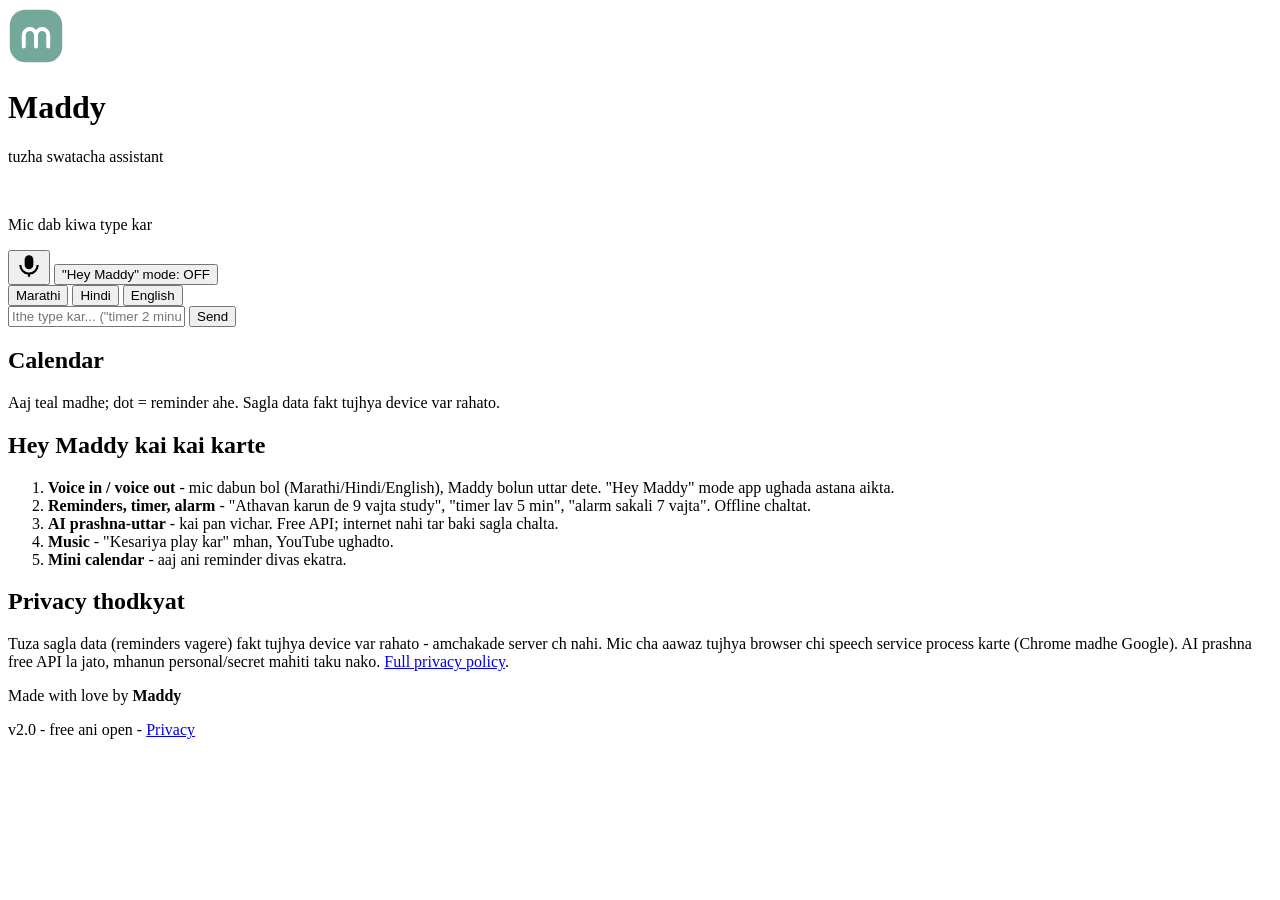
==== index.html @ 9f02e15f "Rename 1-index.html to index.html" ====
<!DOCTYPE html>
<html lang="mr">
<head>
<meta charset="utf-8">
<meta name="viewport" content="width=device-width, initial-scale=1, viewport-fit=cover">
<title>Maddy - tuzha voice assistant</title>
<meta name="description" content="Maddy - ek free, open voice assistant. Reminders, timers, gaani ani AI answers.">
<meta name="theme-color" content="#73a89a">
<link rel="manifest" href="manifest.webmanifest">
<link rel="icon" type="image/png" sizes="192x192" href="icon-192.png">
<link rel="apple-touch-icon" href="icon-180.png">
<link rel="stylesheet" href="style.css">
</head>
<body>
<main class="card">
  <header class="brand">
    <svg class="brand-logo" width="56" height="56" viewBox="0 0 64 64" role="img" aria-label="Maddy logo">
      <rect x="2" y="2" width="60" height="60" rx="18" fill="#73a89a"/>
      <path d="M18 44 V31 a7 7 0 0 1 14 0 V44 M32 44 V31 a7 7 0 0 1 14 0 V44" stroke="#fff" stroke-width="4.5" fill="none" stroke-linecap="round"/>
    </svg>
    <div>
      <h1 class="brand-name">Maddy</h1>
      <p class="brand-tag">tuzha swatacha assistant</p>
    </div>
  </header>

  <section class="panel" aria-label="Assistant">
    <img class="orb" src="orb.png" alt="">
    <p class="status" id="status" role="status">Mic dab kiwa type kar</p>
    <div class="controls">
      <button type="button" id="mic" class="mic" aria-label="Bolnaya sathi mic daba">
        <svg width="26" height="26" viewBox="0 0 24 24" fill="none" aria-hidden="true"><path d="M12 15a4 4 0 0 0 4-4V6a4 4 0 1 0-8 0v5a4 4 0 0 0 4 4Z" fill="currentColor"/><path d="M19 11a7 7 0 0 1-14 0H3a9 9 0 0 0 8 8.94V22h2v-2.06A9 9 0 0 0 21 11h-2Z" fill="currentColor"/></svg>
      </button>
      <button type="button" id="wake" class="wake">"Hey Maddy" mode: OFF</button>
    </div>
    <div class="langs" role="group" aria-label="Aiknyachi bhasha">
      <button type="button" class="lang is-sel" data-lang="mr-IN">Marathi</button>
      <button type="button" class="lang" data-lang="hi-IN">Hindi</button>
      <button type="button" class="lang" data-lang="en-IN">English</button>
    </div>
    <div class="chat" id="chat" aria-live="polite"></div>
    <div class="chips" id="chips"></div>
    <div class="inputrow">
      <input id="input" type="text" placeholder='Ithe type kar... ("timer 2 minute", "play song", kai pan vichar)' aria-label="Command type kar" autocomplete="off">
      <button type="button" id="send">Send</button>
    </div>
    <p class="ainote" id="ainote" hidden>AI answer: free API (text.pollinations.ai) - personal mahiti taku nako.</p>
  </section>

  <section class="group" id="chalu-group" hidden>
    <h2>Reminders ani timers</h2>
    <ul class="rows" id="chalu"></ul>
  </section>

  <section class="group">
    <h2 id="cal-title">Calendar</h2>
    <div class="cal" id="cal" aria-label="Mini calendar"></div>
    <p class="cap">Aaj teal madhe; dot = reminder ahe. Sagla data fakt tujhya device var rahato.</p>
  </section>

  <section class="group">
    <h2>Hey Maddy kai kai karte</h2>
    <ol class="feats">
      <li><strong>Voice in / voice out</strong> - mic dabun bol (Marathi/Hindi/English), Maddy bolun uttar dete. "Hey Maddy" mode app ughada astana aikta.</li>
      <li><strong>Reminders, timer, alarm</strong> - "Athavan karun de 9 vajta study", "timer lav 5 min", "alarm sakali 7 vajta". Offline chaltat.</li>
      <li><strong>AI prashna-uttar</strong> - kai pan vichar. Free API; internet nahi tar baki sagla chalta.</li>
      <li><strong>Music</strong> - "Kesariya play kar" mhan, YouTube ughadto.</li>
      <li><strong>Mini calendar</strong> - aaj ani reminder divas ekatra.</li>
    </ol>
  </section>

  <aside class="privacy">
    <h2>Privacy thodkyat</h2>
    <p>Tuza sagla data (reminders vagere) fakt tujhya device var rahato - amchakade server ch nahi. Mic cha aawaz tujhya browser chi speech service process karte (Chrome madhe Google). AI prashna free API la jato, mhanun personal/secret mahiti taku nako. <a href="privacy.html">Full privacy policy</a>.</p>
  </aside>

  <footer class="foot">
    <p>Made with love by <strong>Maddy</strong></p>
    <p class="cap">v2.0 - free ani open - <a href="privacy.html">Privacy</a></p>
  </footer>
</main>
<script src="app.js"></script>
</body>
</html>
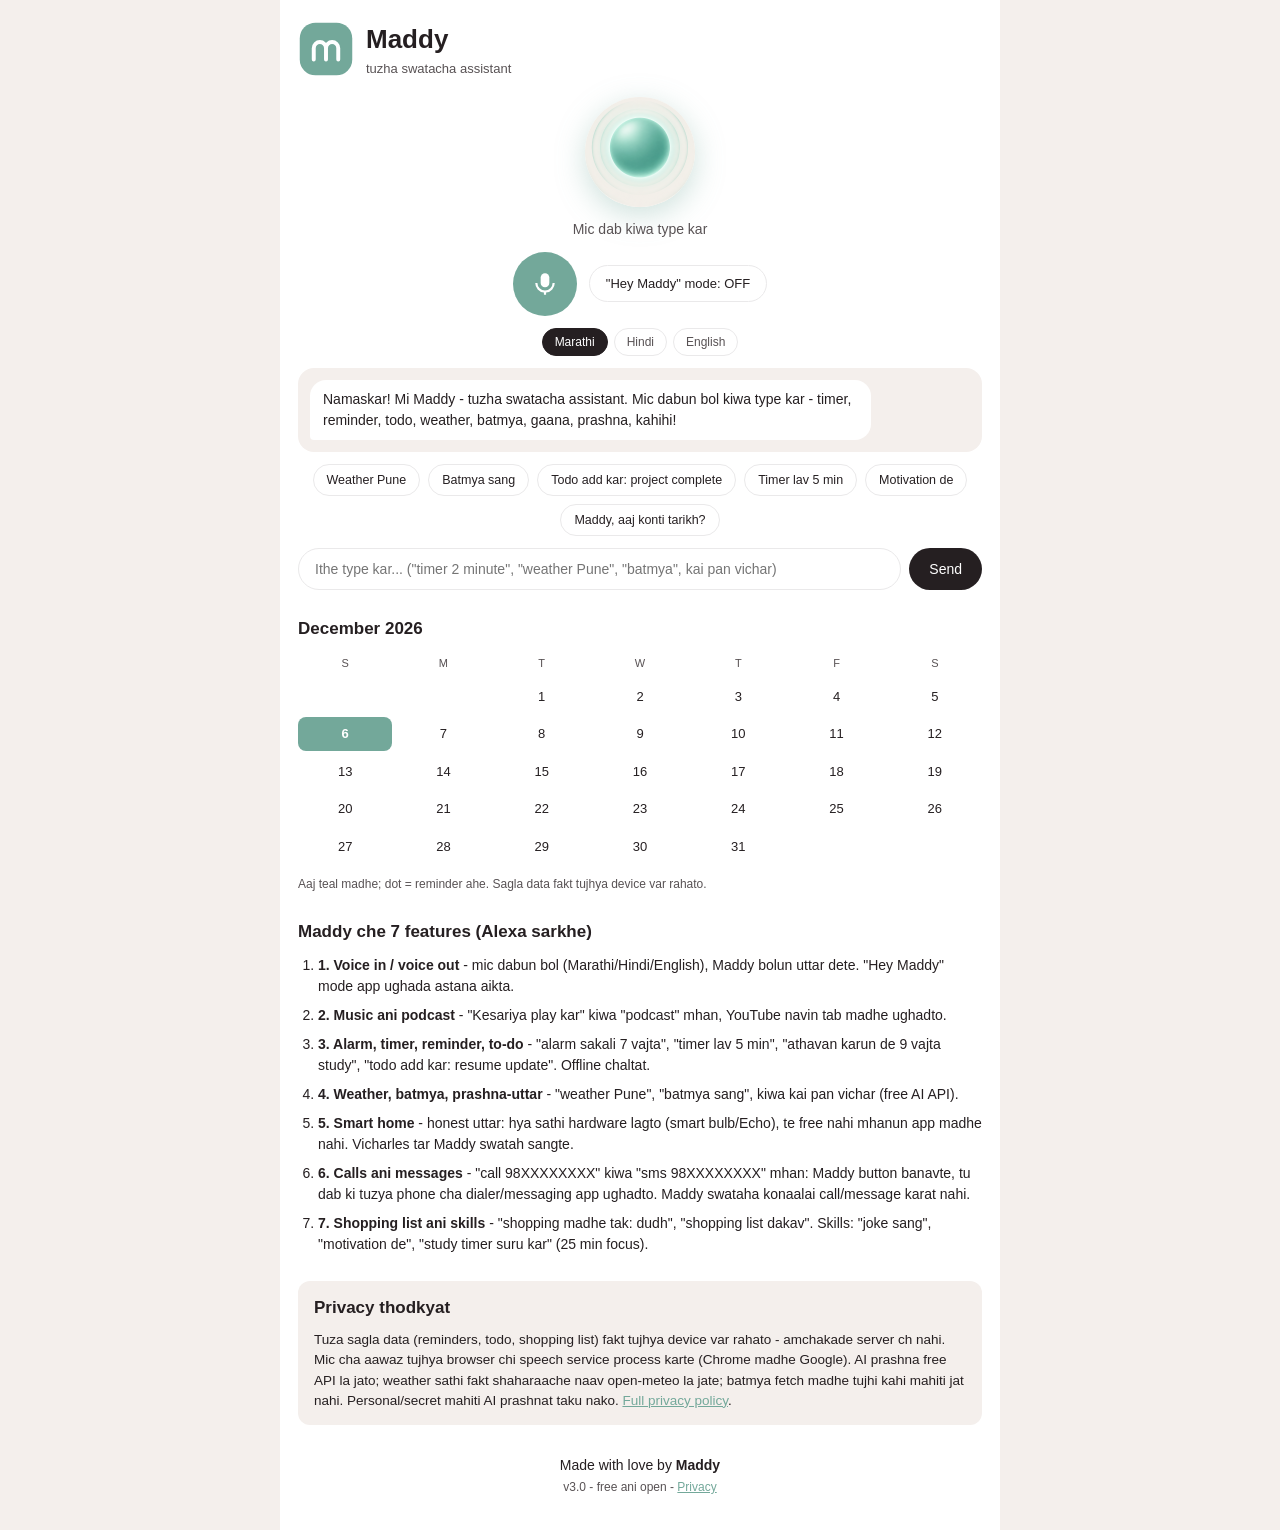
==== commit 68a1c731: "Maddy v3.0: todo, weather, news, shopping list, call/SMS buttons, podcast, skills (replaces prefixed" ====
--- a/index.html
+++ b/index.html
@@ -4,7 +4,7 @@
 <meta charset="utf-8">
 <meta name="viewport" content="width=device-width, initial-scale=1, viewport-fit=cover">
 <title>Maddy - tuzha voice assistant</title>
-<meta name="description" content="Maddy - ek free, open voice assistant. Reminders, timers, gaani ani AI answers.">
+<meta name="description" content="Maddy - ek free, open voice assistant. Reminders, timers, todo, weather, batmya, gaani ani AI answers.">
 <meta name="theme-color" content="#73a89a">
 <link rel="manifest" href="manifest.webmanifest">
 <link rel="icon" type="image/png" sizes="192x192" href="icon-192.png">
@@ -41,7 +41,7 @@
     <div class="chat" id="chat" aria-live="polite"></div>
     <div class="chips" id="chips"></div>
     <div class="inputrow">
-      <input id="input" type="text" placeholder='Ithe type kar... ("timer 2 minute", "play song", kai pan vichar)' aria-label="Command type kar" autocomplete="off">
+      <input id="input" type="text" placeholder='Ithe type kar... ("timer 2 minute", "weather Pune", "batmya", kai pan vichar)' aria-label="Command type kar" autocomplete="off">
       <button type="button" id="send">Send</button>
     </div>
     <p class="ainote" id="ainote" hidden>AI answer: free API (text.pollinations.ai) - personal mahiti taku nako.</p>
@@ -59,24 +59,26 @@
   </section>
 
   <section class="group">
-    <h2>Hey Maddy kai kai karte</h2>
+    <h2>Maddy che 7 features (Alexa sarkhe)</h2>
     <ol class="feats">
-      <li><strong>Voice in / voice out</strong> - mic dabun bol (Marathi/Hindi/English), Maddy bolun uttar dete. "Hey Maddy" mode app ughada astana aikta.</li>
-      <li><strong>Reminders, timer, alarm</strong> - "Athavan karun de 9 vajta study", "timer lav 5 min", "alarm sakali 7 vajta". Offline chaltat.</li>
-      <li><strong>AI prashna-uttar</strong> - kai pan vichar. Free API; internet nahi tar baki sagla chalta.</li>
-      <li><strong>Music</strong> - "Kesariya play kar" mhan, YouTube ughadto.</li>
-      <li><strong>Mini calendar</strong> - aaj ani reminder divas ekatra.</li>
+      <li><strong>1. Voice in / voice out</strong> - mic dabun bol (Marathi/Hindi/English), Maddy bolun uttar dete. "Hey Maddy" mode app ughada astana aikta.</li>
+      <li><strong>2. Music ani podcast</strong> - "Kesariya play kar" kiwa "podcast" mhan, YouTube navin tab madhe ughadto.</li>
+      <li><strong>3. Alarm, timer, reminder, to-do</strong> - "alarm sakali 7 vajta", "timer lav 5 min", "athavan karun de 9 vajta study", "todo add kar: resume update". Offline chaltat.</li>
+      <li><strong>4. Weather, batmya, prashna-uttar</strong> - "weather Pune", "batmya sang", kiwa kai pan vichar (free AI API).</li>
+      <li><strong>5. Smart home</strong> - honest uttar: hya sathi hardware lagto (smart bulb/Echo), te free nahi mhanun app madhe nahi. Vicharles tar Maddy swatah sangte.</li>
+      <li><strong>6. Calls ani messages</strong> - "call 98XXXXXXXX" kiwa "sms 98XXXXXXXX" mhan: Maddy button banavte, tu dab ki tuzya phone cha dialer/messaging app ughadto. Maddy swataha konaalai call/message karat nahi.</li>
+      <li><strong>7. Shopping list ani skills</strong> - "shopping madhe tak: dudh", "shopping list dakav". Skills: "joke sang", "motivation de", "study timer suru kar" (25 min focus).</li>
     </ol>
   </section>
 
   <aside class="privacy">
     <h2>Privacy thodkyat</h2>
-    <p>Tuza sagla data (reminders vagere) fakt tujhya device var rahato - amchakade server ch nahi. Mic cha aawaz tujhya browser chi speech service process karte (Chrome madhe Google). AI prashna free API la jato, mhanun personal/secret mahiti taku nako. <a href="privacy.html">Full privacy policy</a>.</p>
+    <p>Tuza sagla data (reminders, todo, shopping list) fakt tujhya device var rahato - amchakade server ch nahi. Mic cha aawaz tujhya browser chi speech service process karte (Chrome madhe Google). AI prashna free API la jato; weather sathi fakt shaharaache naav open-meteo la jate; batmya fetch madhe tujhi kahi mahiti jat nahi. Personal/secret mahiti AI prashnat taku nako. <a href="privacy.html">Full privacy policy</a>.</p>
   </aside>
 
   <footer class="foot">
     <p>Made with love by <strong>Maddy</strong></p>
-    <p class="cap">v2.0 - free ani open - <a href="privacy.html">Privacy</a></p>
+    <p class="cap">v3.0 - free ani open - <a href="privacy.html">Privacy</a></p>
   </footer>
 </main>
 <script src="app.js"></script>
--- a/style.css
+++ b/style.css
@@ -0,0 +1,113 @@
+:root {
+  --ink: #251f21;
+  --ink-2: #585254;
+  --teal: #73a89a;
+  --sand: #f4efec;
+  --hairline: #eae9ea;
+}
+* { box-sizing: border-box; }
+body {
+  margin: 0;
+  background: var(--sand);
+  color: var(--ink);
+  font-family: -apple-system, "Segoe UI", Roboto, "Noto Sans", sans-serif;
+  line-height: 1.5;
+}
+.card {
+  max-width: 720px;
+  margin: 0 auto;
+  background: #fff;
+  min-height: 100vh;
+  padding: 20px 18px 32px;
+}
+.brand { display: flex; align-items: center; gap: 12px; }
+.brand-name { margin: 0; font-size: 26px; }
+.brand-tag { margin: 0; font-size: 13px; color: var(--ink-2); }
+
+.panel { display: flex; flex-direction: column; align-items: center; gap: 12px; margin-top: 18px; }
+.orb { width: 110px; height: 110px; border-radius: 50%; object-fit: cover; box-shadow: 0 8px 30px rgba(115,168,154,.35); }
+.status { margin: 0; font-size: 14px; color: var(--ink-2); text-align: center; }
+.controls { display: flex; align-items: center; gap: 12px; flex-wrap: wrap; justify-content: center; }
+.mic {
+  width: 64px; height: 64px; border-radius: 50%; border: none;
+  background: var(--teal); color: #fff; cursor: pointer;
+  display: flex; align-items: center; justify-content: center;
+}
+.mic.is-live { animation: pulse 1.2s ease-in-out infinite; }
+@keyframes pulse {
+  0% { box-shadow: 0 0 0 0 rgba(115,168,154,.55); }
+  70% { box-shadow: 0 0 0 18px rgba(115,168,154,0); }
+  100% { box-shadow: 0 0 0 0 rgba(115,168,154,0); }
+}
+.wake {
+  border: 1px solid var(--hairline); background: #fff; color: var(--ink);
+  border-radius: 999px; padding: 10px 16px; font-size: 13px; cursor: pointer;
+}
+.wake.is-on { background: var(--teal); border-color: var(--teal); color: #fff; }
+.langs { display: flex; gap: 6px; }
+.lang {
+  border: 1px solid var(--hairline); background: #fff; border-radius: 999px;
+  padding: 6px 12px; font-size: 12px; cursor: pointer; color: var(--ink-2);
+}
+.lang.is-sel { background: var(--ink); color: #fff; border-color: var(--ink); }
+
+.chat {
+  width: 100%; max-height: 300px; overflow-y: auto;
+  display: flex; flex-direction: column; gap: 8px;
+  padding: 12px; background: var(--sand); border-radius: 16px;
+}
+.bubble { max-width: 85%; padding: 9px 13px; border-radius: 16px; font-size: 14px; white-space: pre-wrap; overflow-wrap: anywhere; }
+.bubble.maddy { align-self: flex-start; background: #fff; border-bottom-left-radius: 4px; }
+.bubble.tu { align-self: flex-end; background: var(--teal); color: #fff; border-bottom-right-radius: 4px; }
+
+.chips { display: flex; gap: 8px; flex-wrap: wrap; justify-content: center; }
+.chip {
+  border: 1px solid var(--hairline); background: #fff; border-radius: 999px;
+  padding: 8px 13px; font-size: 12.5px; cursor: pointer; color: var(--ink);
+}
+.chip:hover { border-color: var(--teal); color: var(--teal); }
+.inputrow { display: flex; width: 100%; gap: 8px; }
+.inputrow input {
+  flex: 1; border: 1px solid var(--hairline); border-radius: 999px;
+  padding: 12px 16px; font-size: 14px; outline: none; min-width: 0;
+}
+.inputrow input:focus { border-color: var(--teal); }
+.inputrow button {
+  border: none; background: var(--ink); color: #fff;
+  border-radius: 999px; padding: 0 20px; font-size: 14px; cursor: pointer;
+}
+.ainote { margin: 0; font-size: 12px; color: var(--ink-2); }
+
+.group { margin-top: 26px; }
+.group h2, .privacy h2 { font-size: 17px; margin: 0 0 10px; }
+.rows { list-style: none; margin: 0; padding: 0; }
+.rows li {
+  display: flex; justify-content: space-between; gap: 12px;
+  padding: 10px 0; border-top: 1px solid var(--hairline); font-size: 14px;
+}
+.rows li .v { font-weight: 600; color: var(--teal); white-space: nowrap; }
+.rows li small { display: block; color: var(--ink-2); }
+
+.cal { display: grid; grid-template-columns: repeat(7, 1fr); gap: 4px; text-align: center; font-size: 13px; }
+.cal .h { color: var(--ink-2); font-size: 11px; padding: 4px 0; }
+.cal .d { position: relative; padding: 7px 0; border-radius: 8px; }
+.cal .d.today { background: var(--teal); color: #fff; font-weight: 600; }
+.cal .d.hasrem::after {
+  content: ""; position: absolute; bottom: 3px; left: 50%; transform: translateX(-50%);
+  width: 4px; height: 4px; border-radius: 50%; background: var(--teal);
+}
+.cal .d.today.hasrem::after { background: #fff; }
+.cap { font-size: 12px; color: var(--ink-2); }
+
+.feats { margin: 0; padding-left: 20px; font-size: 14px; }
+.feats li { margin-bottom: 8px; }
+
+.privacy {
+  margin-top: 26px; background: var(--sand); border-radius: 12px; padding: 14px 16px;
+  font-size: 13.5px;
+}
+.privacy p { margin: 0; }
+a { color: var(--teal); }
+
+.foot { margin-top: 30px; text-align: center; font-size: 14px; }
+.foot p { margin: 2px 0; }
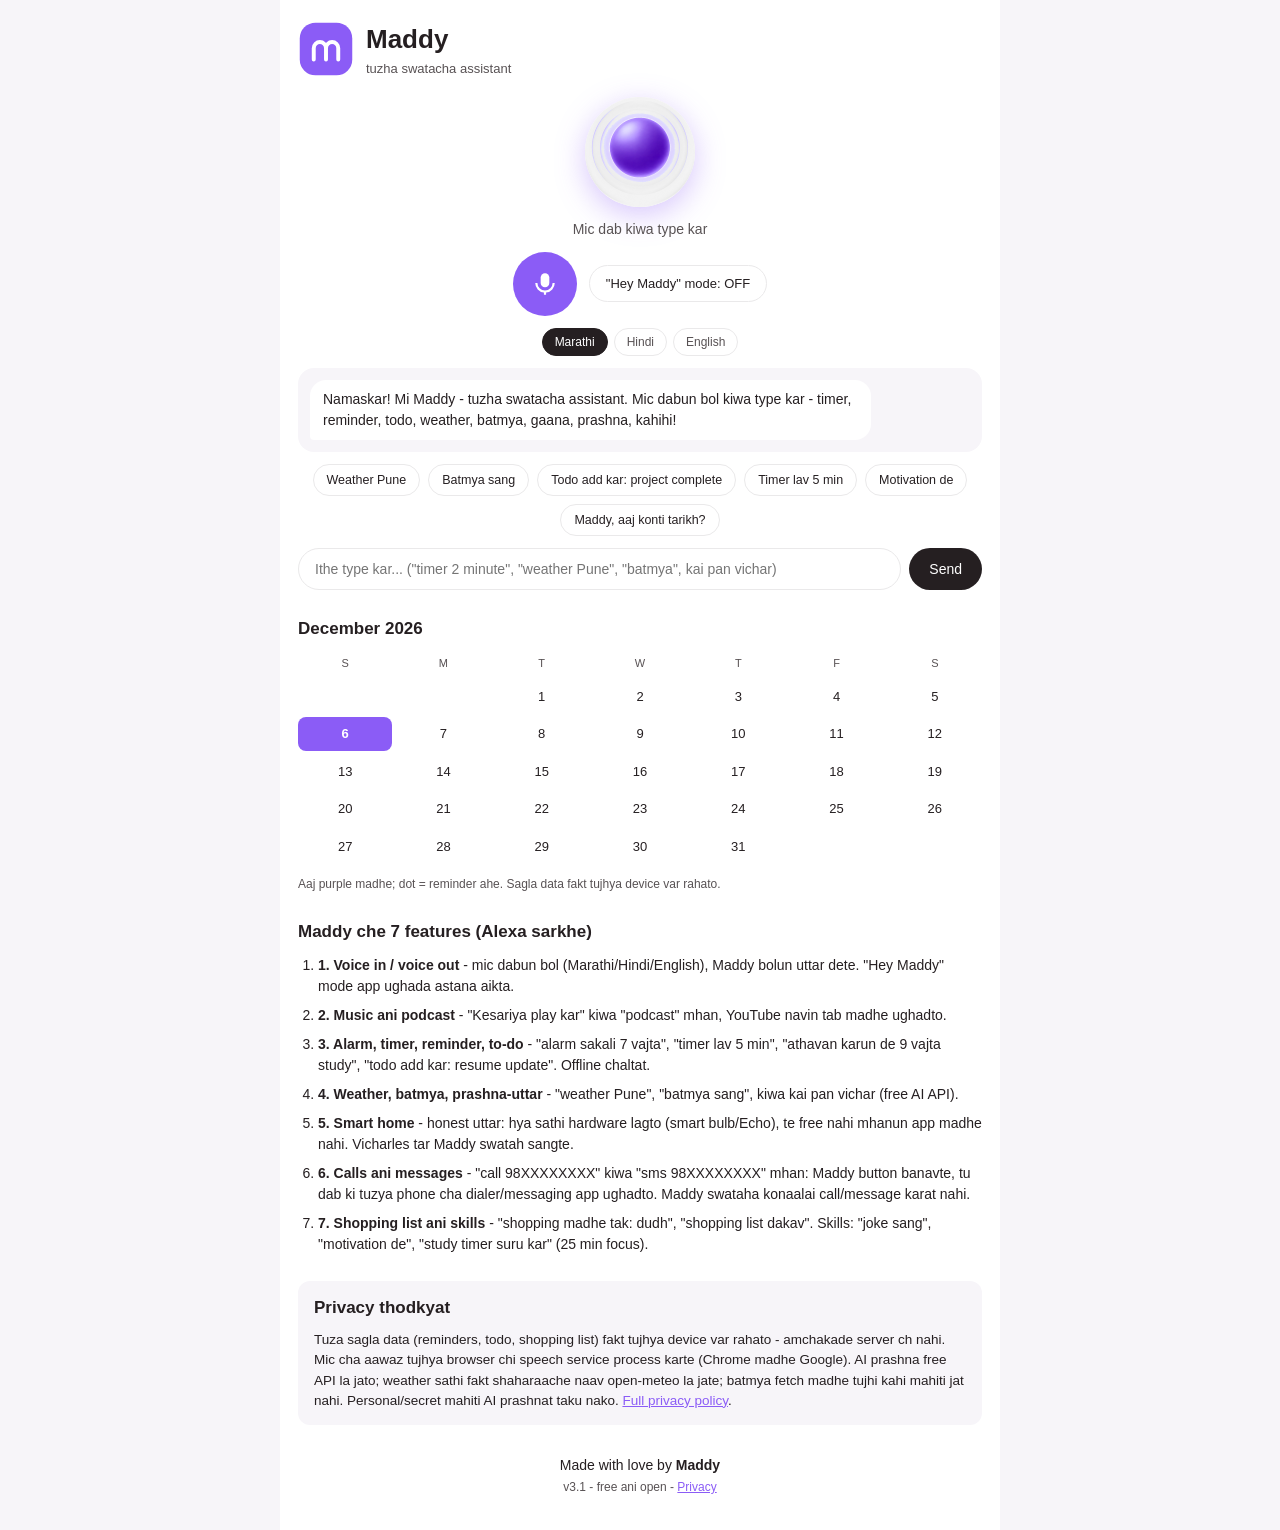
==== commit 283a74cf: "Maddy v3.1: purple theme (icons, orb, buttons, highlights)" ====
--- a/index.html
+++ b/index.html
@@ -5,7 +5,7 @@
 <meta name="viewport" content="width=device-width, initial-scale=1, viewport-fit=cover">
 <title>Maddy - tuzha voice assistant</title>
 <meta name="description" content="Maddy - ek free, open voice assistant. Reminders, timers, todo, weather, batmya, gaani ani AI answers.">
-<meta name="theme-color" content="#73a89a">
+<meta name="theme-color" content="#8b5cf6">
 <link rel="manifest" href="manifest.webmanifest">
 <link rel="icon" type="image/png" sizes="192x192" href="icon-192.png">
 <link rel="apple-touch-icon" href="icon-180.png">
@@ -15,7 +15,7 @@
 <main class="card">
   <header class="brand">
     <svg class="brand-logo" width="56" height="56" viewBox="0 0 64 64" role="img" aria-label="Maddy logo">
-      <rect x="2" y="2" width="60" height="60" rx="18" fill="#73a89a"/>
+      <rect x="2" y="2" width="60" height="60" rx="18" fill="#8b5cf6"/>
       <path d="M18 44 V31 a7 7 0 0 1 14 0 V44 M32 44 V31 a7 7 0 0 1 14 0 V44" stroke="#fff" stroke-width="4.5" fill="none" stroke-linecap="round"/>
     </svg>
     <div>
@@ -55,7 +55,7 @@
   <section class="group">
     <h2 id="cal-title">Calendar</h2>
     <div class="cal" id="cal" aria-label="Mini calendar"></div>
-    <p class="cap">Aaj teal madhe; dot = reminder ahe. Sagla data fakt tujhya device var rahato.</p>
+    <p class="cap">Aaj purple madhe; dot = reminder ahe. Sagla data fakt tujhya device var rahato.</p>
   </section>
 
   <section class="group">
@@ -78,7 +78,7 @@
 
   <footer class="foot">
     <p>Made with love by <strong>Maddy</strong></p>
-    <p class="cap">v3.0 - free ani open - <a href="privacy.html">Privacy</a></p>
+    <p class="cap">v3.1 - free ani open - <a href="privacy.html">Privacy</a></p>
   </footer>
 </main>
 <script src="app.js"></script>
--- a/style.css
+++ b/style.css
@@ -1,8 +1,8 @@
 :root {
   --ink: #251f21;
   --ink-2: #585254;
-  --teal: #73a89a;
-  --sand: #f4efec;
+  --teal: #8b5cf6;
+  --sand: #f7f5f9;
   --hairline: #eae9ea;
 }
 * { box-sizing: border-box; }
@@ -25,7 +25,7 @@
 .brand-tag { margin: 0; font-size: 13px; color: var(--ink-2); }
 
 .panel { display: flex; flex-direction: column; align-items: center; gap: 12px; margin-top: 18px; }
-.orb { width: 110px; height: 110px; border-radius: 50%; object-fit: cover; box-shadow: 0 8px 30px rgba(115,168,154,.35); }
+.orb { width: 110px; height: 110px; border-radius: 50%; object-fit: cover; box-shadow: 0 8px 30px rgba(139,92,246,.35); }
 .status { margin: 0; font-size: 14px; color: var(--ink-2); text-align: center; }
 .controls { display: flex; align-items: center; gap: 12px; flex-wrap: wrap; justify-content: center; }
 .mic {
@@ -35,9 +35,9 @@
 }
 .mic.is-live { animation: pulse 1.2s ease-in-out infinite; }
 @keyframes pulse {
-  0% { box-shadow: 0 0 0 0 rgba(115,168,154,.55); }
-  70% { box-shadow: 0 0 0 18px rgba(115,168,154,0); }
-  100% { box-shadow: 0 0 0 0 rgba(115,168,154,0); }
+  0% { box-shadow: 0 0 0 0 rgba(139,92,246,.55); }
+  70% { box-shadow: 0 0 0 18px rgba(139,92,246,0); }
+  100% { box-shadow: 0 0 0 0 rgba(139,92,246,0); }
 }
 .wake {
   border: 1px solid var(--hairline); background: #fff; color: var(--ink);
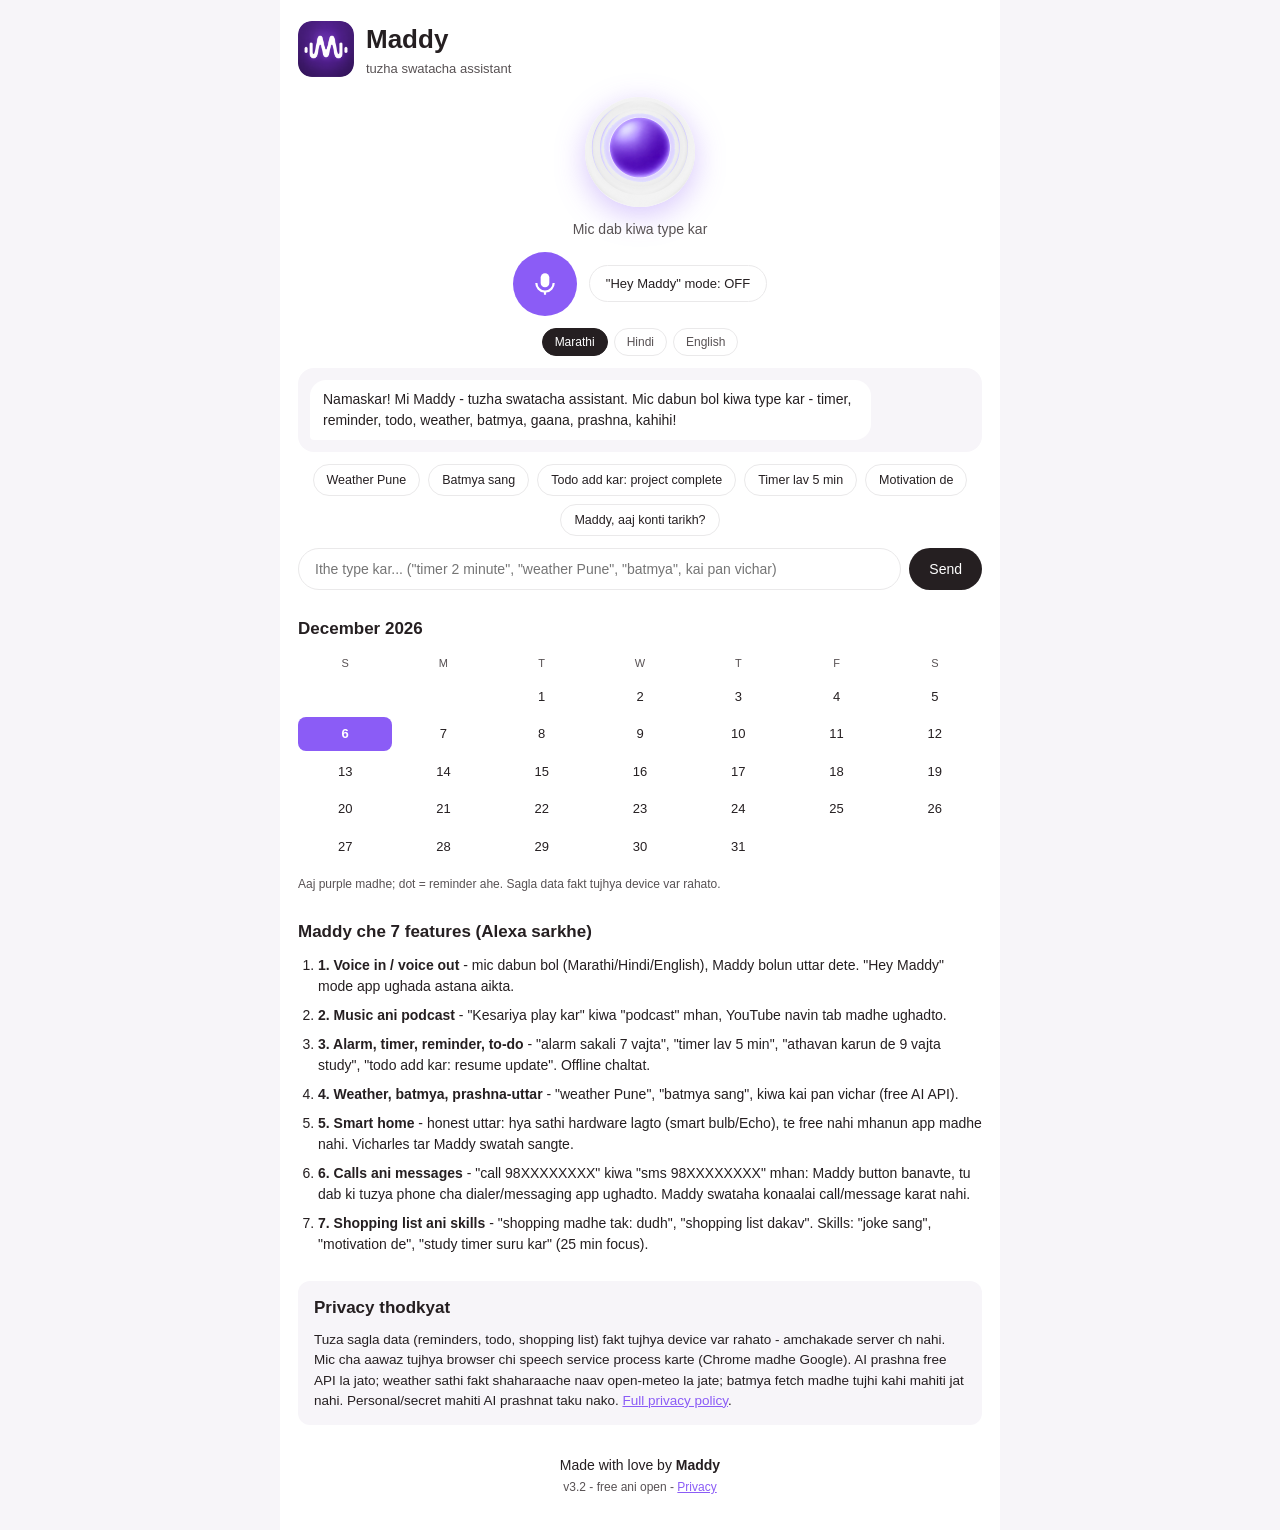
==== commit 6a95413d: "Maddy v3.2: final purple soundwave logo (icons, header, maskable)" ====
--- a/index.html
+++ b/index.html
@@ -14,10 +14,7 @@
 <body>
 <main class="card">
   <header class="brand">
-    <svg class="brand-logo" width="56" height="56" viewBox="0 0 64 64" role="img" aria-label="Maddy logo">
-      <rect x="2" y="2" width="60" height="60" rx="18" fill="#8b5cf6"/>
-      <path d="M18 44 V31 a7 7 0 0 1 14 0 V44 M32 44 V31 a7 7 0 0 1 14 0 V44" stroke="#fff" stroke-width="4.5" fill="none" stroke-linecap="round"/>
-    </svg>
+    <img class="brand-logo" src="icon-192.png" width="56" height="56" style="border-radius:14px;display:block" alt="Maddy logo">
     <div>
       <h1 class="brand-name">Maddy</h1>
       <p class="brand-tag">tuzha swatacha assistant</p>
@@ -78,7 +75,7 @@
 
   <footer class="foot">
     <p>Made with love by <strong>Maddy</strong></p>
-    <p class="cap">v3.1 - free ani open - <a href="privacy.html">Privacy</a></p>
+    <p class="cap">v3.2 - free ani open - <a href="privacy.html">Privacy</a></p>
   </footer>
 </main>
 <script src="app.js"></script>
